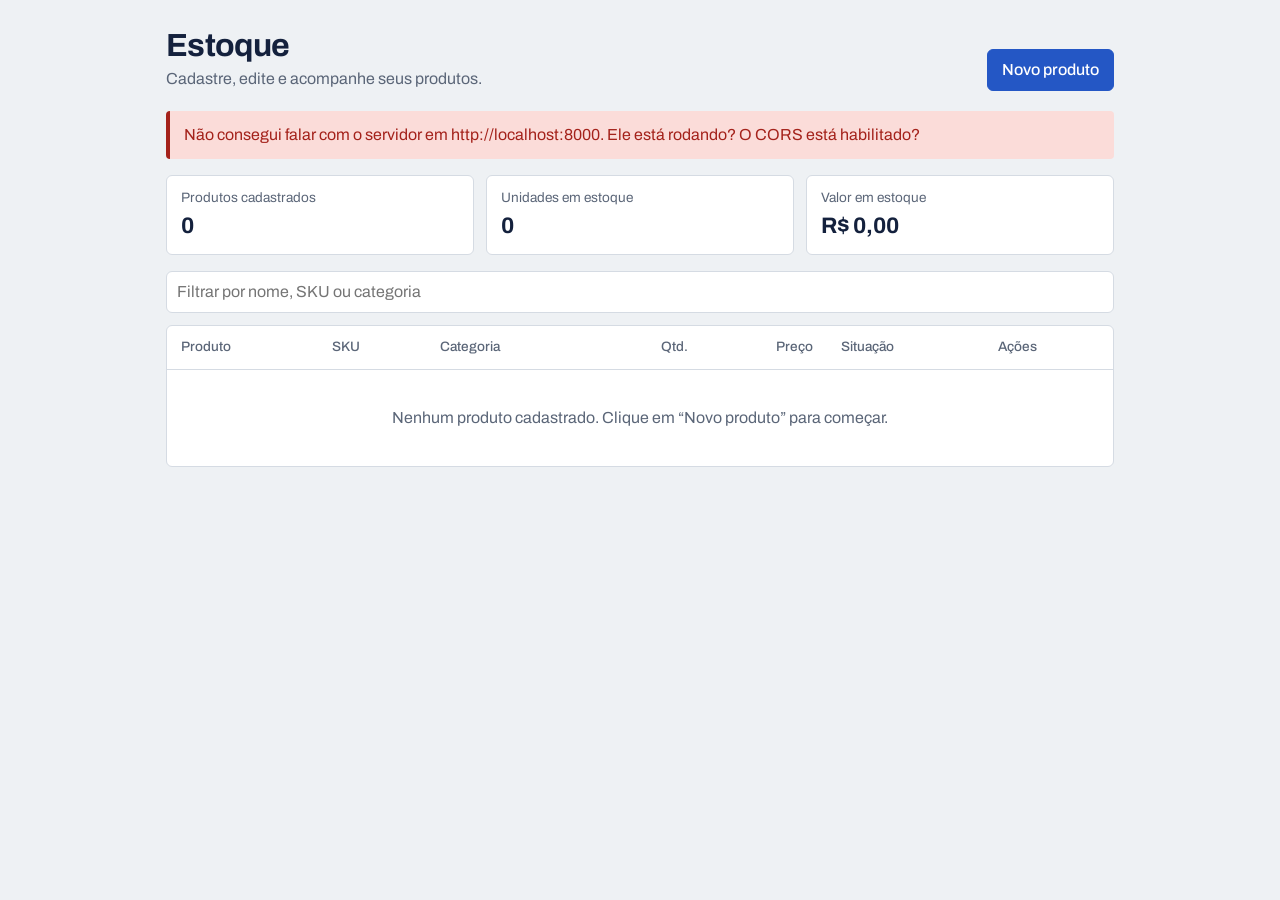
==== front/index.html @ b6c8e918 "Adição da pasta de FRONT-END: index.html, style.css, javascript.js" ====
<!DOCTYPE html>
<html lang="pt-BR">
<head>
<meta charset="UTF-8">
<meta name="viewport" content="width=device-width, initial-scale=1">
<title>Estoque</title>
<link rel="preconnect" href="https://fonts.googleapis.com">
<link href="https://fonts.googleapis.com/css2?family=Archivo:wght@400;500;700&display=swap" rel="stylesheet">
<link rel="stylesheet" href="style.css">
</head>
<body>
<main>
  <header>
    <div>
      <h1>Estoque</h1>
      <p>Cadastre, edite e acompanhe seus produtos.</p>
    </div>
    <button class="primary" id="btnNovo">Novo produto</button>
  </header>

  <div id="banner" role="alert"></div>

  <section class="summary" aria-label="Resumo">
    <div><span>Produtos cadastrados</span><strong id="sProdutos">0</strong></div>
    <div><span>Unidades em estoque</span><strong id="sUnidades">0</strong></div>
    <div><span>Valor em estoque</span><strong id="sValor">R$ 0,00</strong></div>
  </section>

  <div class="tools">
    <input id="busca" type="search" placeholder="Filtrar por nome, SKU ou categoria" aria-label="Filtrar produtos">
  </div>

  <div class="table-wrap">
    <table>
      <thead><tr>
        <th>Produto</th><th>SKU</th><th>Categoria</th>
        <th class="num">Qtd.</th><th class="num">Preço</th><th>Situação</th><th><span class="sr">Ações</span></th>
      </tr></thead>
      <tbody id="lista"></tbody>
    </table>
    <div id="vazio" class="empty" hidden>Nenhum produto cadastrado. Clique em “Novo produto” para começar.</div>
  </div>
</main>

<dialog id="dlg">
  <form id="form" method="dialog">
    <h2 id="dlgTitulo">Novo produto</h2>
    <p id="formError" role="alert"></p>
    <label>Nome<input name="nome" required maxlength="80"></label>
    <div class="row">
      <label>SKU<input name="sku" required maxlength="30"></label>
      <label>Categoria<input name="categoria" required maxlength="40"></label>
    </div>
    <div class="row">
      <label>Quantidade<input name="quantidade" type="number" min="0" step="1" required></label>
      <label>Preço (R$)<input name="preco" type="number" min="0" step="0.01" required></label>
    </div>
    <div class="actions">
      <button type="button" id="btnCancelar">Cancelar</button>
      <button type="submit" class="primary">Salvar produto</button>
    </div>
  </form>
</dialog>
<script src="javascript.js"></script>
</body>
</html>
---- front/style.css ----
:root {
  --bg: #eef1f4;
  --card: #fff;
  --ink: #14213d;
  --muted: #5b6678;
  --line: #d5dbe3;
  --accent: #2457c5;
  --accent-ink: #fff;
  --warn: #8a5300;
  --warn-bg: #fdeccb;
  --bad: #a4221b;
  --bad-bg: #fbdcd9;
  --ok: #1d6b3f;
  --ok-bg: #d9f1e2;
  color-scheme: light;
}
@media (prefers-color-scheme: dark) {
  :root {
    --bg: #0f1624;
    --card: #17213a;
    --ink: #e8edf6;
    --muted: #9aa7bd;
    --line: #2b3957;
    --accent: #6c9bff;
    --accent-ink: #0f1624;
    --warn: #ffcf7a;
    --warn-bg: #3d2d0c;
    --bad: #ff9d96;
    --bad-bg: #431a18;
    --ok: #8fe0ae;
    --ok-bg: #12341f;
    color-scheme: dark;
  }
}
* {
  box-sizing: border-box;
}
body {
  margin: 0;
  background: var(--bg);
  color: var(--ink);
  font:
    16px/1.5 Archivo,
    system-ui,
    sans-serif;
}
main {
  max-width: 980px;
  margin: 0 auto;
  padding: 28px 16px 60px;
}
header {
  display: flex;
  justify-content: space-between;
  align-items: flex-end;
  gap: 16px;
  flex-wrap: wrap;
  margin-bottom: 20px;
}
h1 {
  font-size: 2rem;
  line-height: 1.1;
  margin: 0;
  font-weight: 700;
  letter-spacing: -0.02em;
}
header p {
  margin: 4px 0 0;
  color: var(--muted);
}
button {
  font: inherit;
  cursor: pointer;
  border-radius: 6px;
  border: 1px solid var(--line);
  background: var(--card);
  color: var(--ink);
  padding: 8px 14px;
}
button:focus-visible,
input:focus-visible,
select:focus-visible {
  outline: 3px solid var(--accent);
  outline-offset: 2px;
}
button.primary {
  background: var(--accent);
  color: var(--accent-ink);
  border-color: var(--accent);
  font-weight: 500;
}
button.link {
  border: 0;
  background: none;
  color: var(--accent);
  padding: 4px 6px;
}
button.link.danger {
  color: var(--bad);
}
#banner {
  display: none;
  background: var(--bad-bg);
  color: var(--bad);
  border-left: 4px solid var(--bad);
  padding: 12px 14px;
  margin-bottom: 16px;
  border-radius: 4px;
}
#banner.show {
  display: block;
}
.summary {
  display: grid;
  grid-template-columns: repeat(3, 1fr);
  gap: 12px;
  margin-bottom: 16px;
}
.summary div {
  background: var(--card);
  border: 1px solid var(--line);
  border-radius: 6px;
  padding: 12px 14px;
}
.summary span {
  display: block;
  color: var(--muted);
  font-size: 0.85rem;
}
.summary strong {
  font-size: 1.4rem;
}
.tools {
  display: flex;
  gap: 10px;
  margin-bottom: 12px;
  flex-wrap: wrap;
}
.tools input {
  flex: 1;
  min-width: 200px;
}
input,
select {
  font: inherit;
  padding: 8px 10px;
  border: 1px solid var(--line);
  border-radius: 6px;
  background: var(--card);
  color: var(--ink);
  width: 100%;
}
.table-wrap {
  background: var(--card);
  border: 1px solid var(--line);
  border-radius: 6px;
  overflow-x: auto;
}
table {
  width: 100%;
  border-collapse: collapse;
  min-width: 640px;
}
th,
td {
  text-align: left;
  padding: 11px 14px;
  border-bottom: 1px solid var(--line);
}
th {
  font-size: 0.85rem;
  color: var(--muted);
  font-weight: 500;
}
tr:last-child td {
  border-bottom: 0;
}
td.num,
th.num {
  text-align: right;
  font-variant-numeric: tabular-nums;
}
.badge {
  display: inline-block;
  padding: 2px 8px;
  border-radius: 999px;
  font-size: 0.8rem;
}
.badge.ok {
  background: var(--ok-bg);
  color: var(--ok);
}
.badge.low {
  background: var(--warn-bg);
  color: var(--warn);
}
.badge.out {
  background: var(--bad-bg);
  color: var(--bad);
}
.empty {
  padding: 36px 16px;
  text-align: center;
  color: var(--muted);
}
dialog {
  border: 1px solid var(--line);
  border-radius: 8px;
  background: var(--card);
  color: var(--ink);
  padding: 22px;
  width: min(440px, 92vw);
}
dialog::backdrop {
  background: rgba(10, 15, 28, 0.55);
}
dialog h2 {
  margin: 0 0 14px;
  font-size: 1.25rem;
}
label {
  display: block;
  margin-bottom: 12px;
  font-size: 0.9rem;
  color: var(--muted);
}
label input,
label select {
  margin-top: 4px;
}
.row {
  display: grid;
  grid-template-columns: 1fr 1fr;
  gap: 12px;
}
.actions {
  display: flex;
  justify-content: flex-end;
  gap: 8px;
  margin-top: 6px;
}
#formError {
  color: var(--bad);
  margin: 0 0 10px;
  min-height: 1.2em;
  font-size: 0.9rem;
}
@media (max-width: 560px) {
  .summary {
    grid-template-columns: 1fr;
  }
}
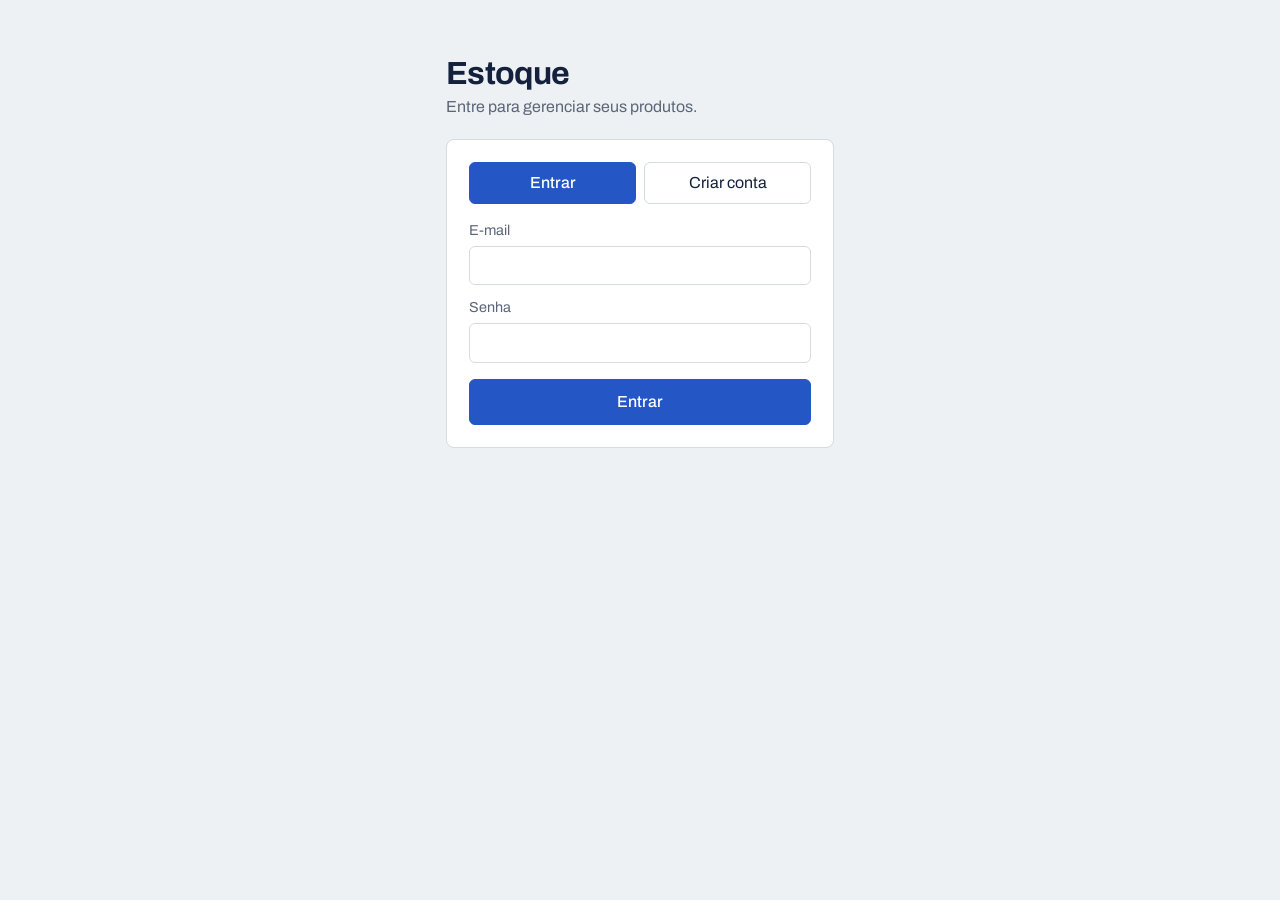
==== commit e78bcf11: "Adição de telas de login e envio do token nas requisições" ====
--- a/front/index.html
+++ b/front/index.html
@@ -7,6 +7,7 @@
 <link rel="preconnect" href="https://fonts.googleapis.com">
 <link href="https://fonts.googleapis.com/css2?family=Archivo:wght@400;500;700&display=swap" rel="stylesheet">
 <link rel="stylesheet" href="style.css">
+<link rel="stylesheet" href="auth.css">
 </head>
 <body>
 <main>
@@ -15,7 +16,11 @@
       <h1>Estoque</h1>
       <p>Cadastre, edite e acompanhe seus produtos.</p>
     </div>
-    <button class="primary" id="btnNovo">Novo produto</button>
+    <div class="header-actions">
+      <span id="usuarioNome"></span>
+      <button id="btnSair">Sair</button>
+      <button class="primary" id="btnNovo">Novo produto</button>
+    </div>
   </header>
 
   <div id="banner" role="alert"></div>
--- a/front/auth.css
+++ b/front/auth.css
@@ -0,0 +1,18 @@
+/* Usa as cores (variáveis) definidas no style.css */
+.auth { max-width: 420px; margin: 0 auto; padding: 56px 16px; }
+.auth .sub { margin: 4px 0 20px; color: var(--muted); }
+.auth-card { background: var(--card); border: 1px solid var(--line); border-radius: 8px; padding: 22px; }
+
+.tabs { display: grid; grid-template-columns: 1fr 1fr; gap: 8px; margin-bottom: 16px; }
+.tabs button[aria-selected="true"] { background: var(--accent); color: var(--accent-ink); border-color: var(--accent); font-weight: 500; }
+
+#msg { margin: 0; padding: 0; border-radius: 4px; }
+#msg.erro, #msg.ok { margin-bottom: 14px; padding: 10px 12px; font-size: .9rem; }
+#msg.erro { background: var(--bad-bg); color: var(--bad); border-left: 4px solid var(--bad); }
+#msg.ok { background: var(--ok-bg); color: var(--ok); border-left: 4px solid var(--ok); }
+
+button.full { width: 100%; margin-top: 4px; padding: 10px 14px; }
+
+/* Cabeçalho do index: nome do usuário + Sair */
+.header-actions { display: flex; align-items: center; gap: 10px; flex-wrap: wrap; }
+.header-actions span { color: var(--muted); }
